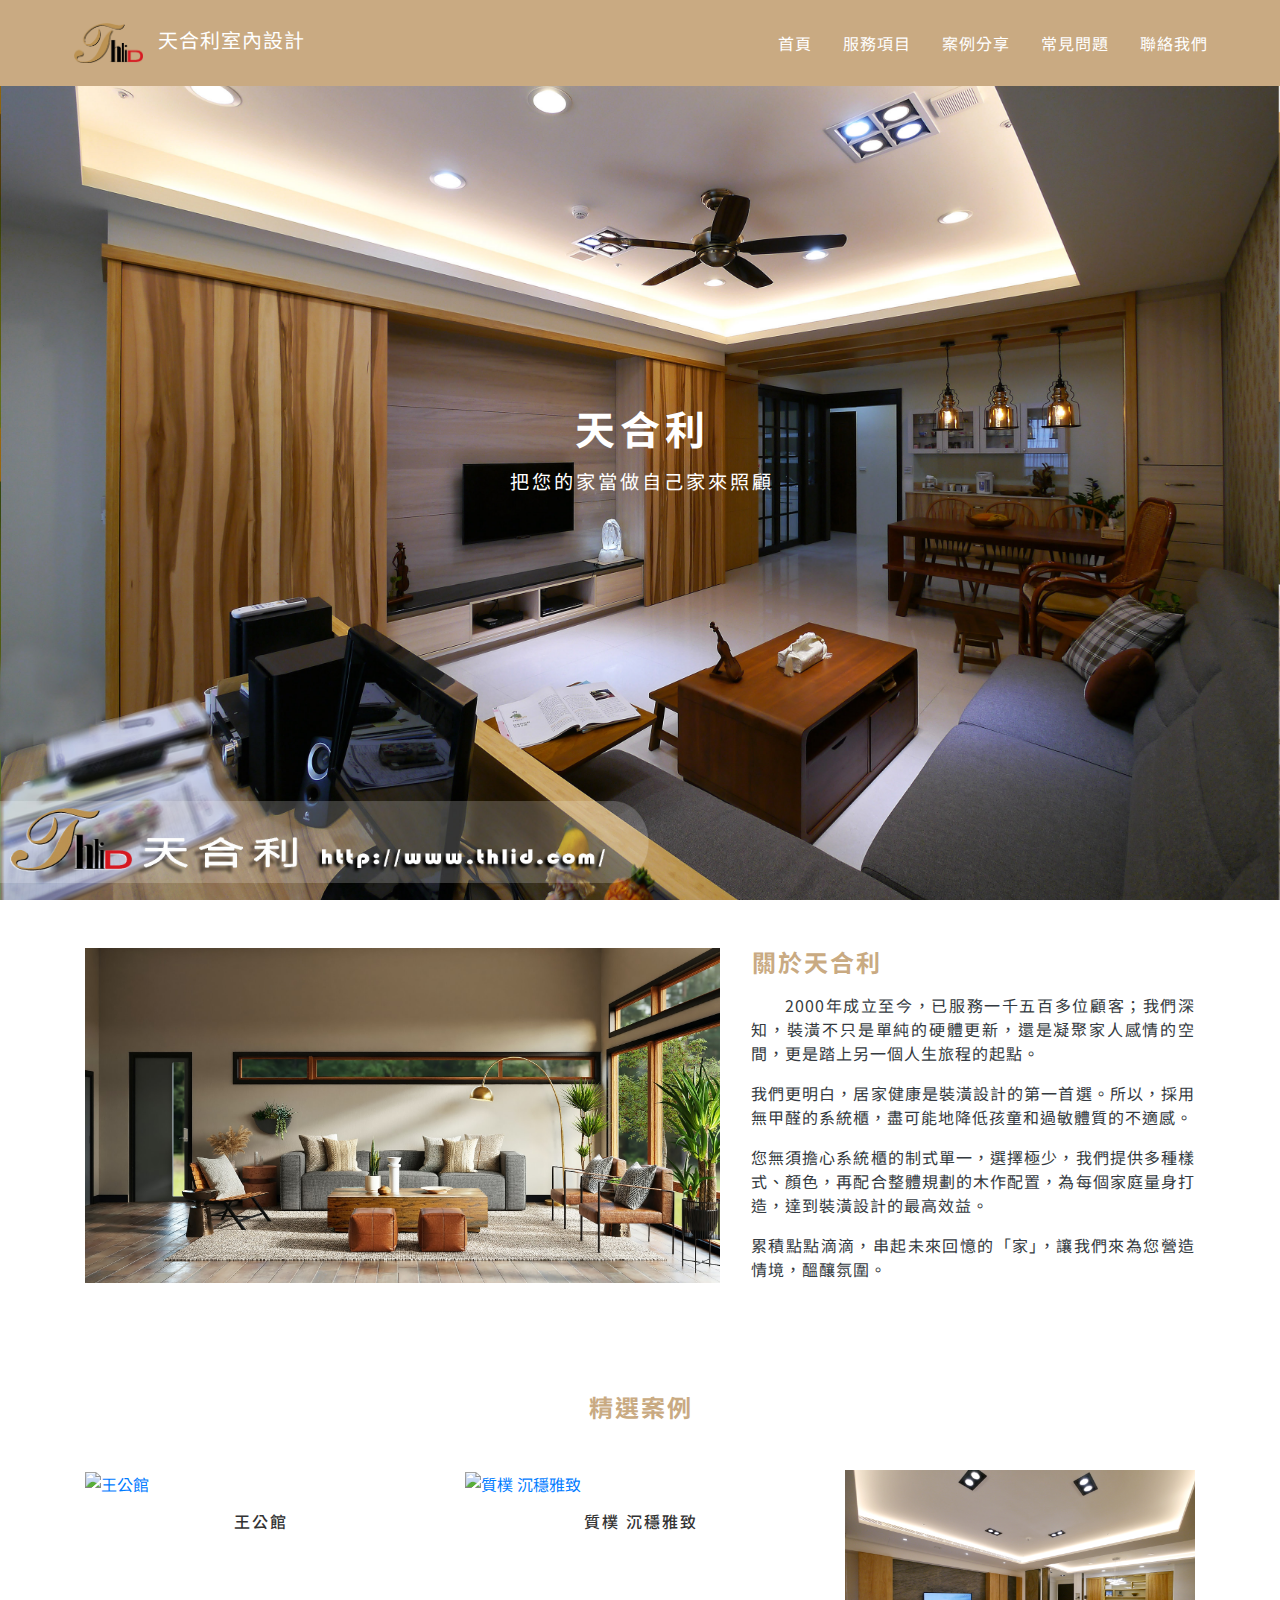
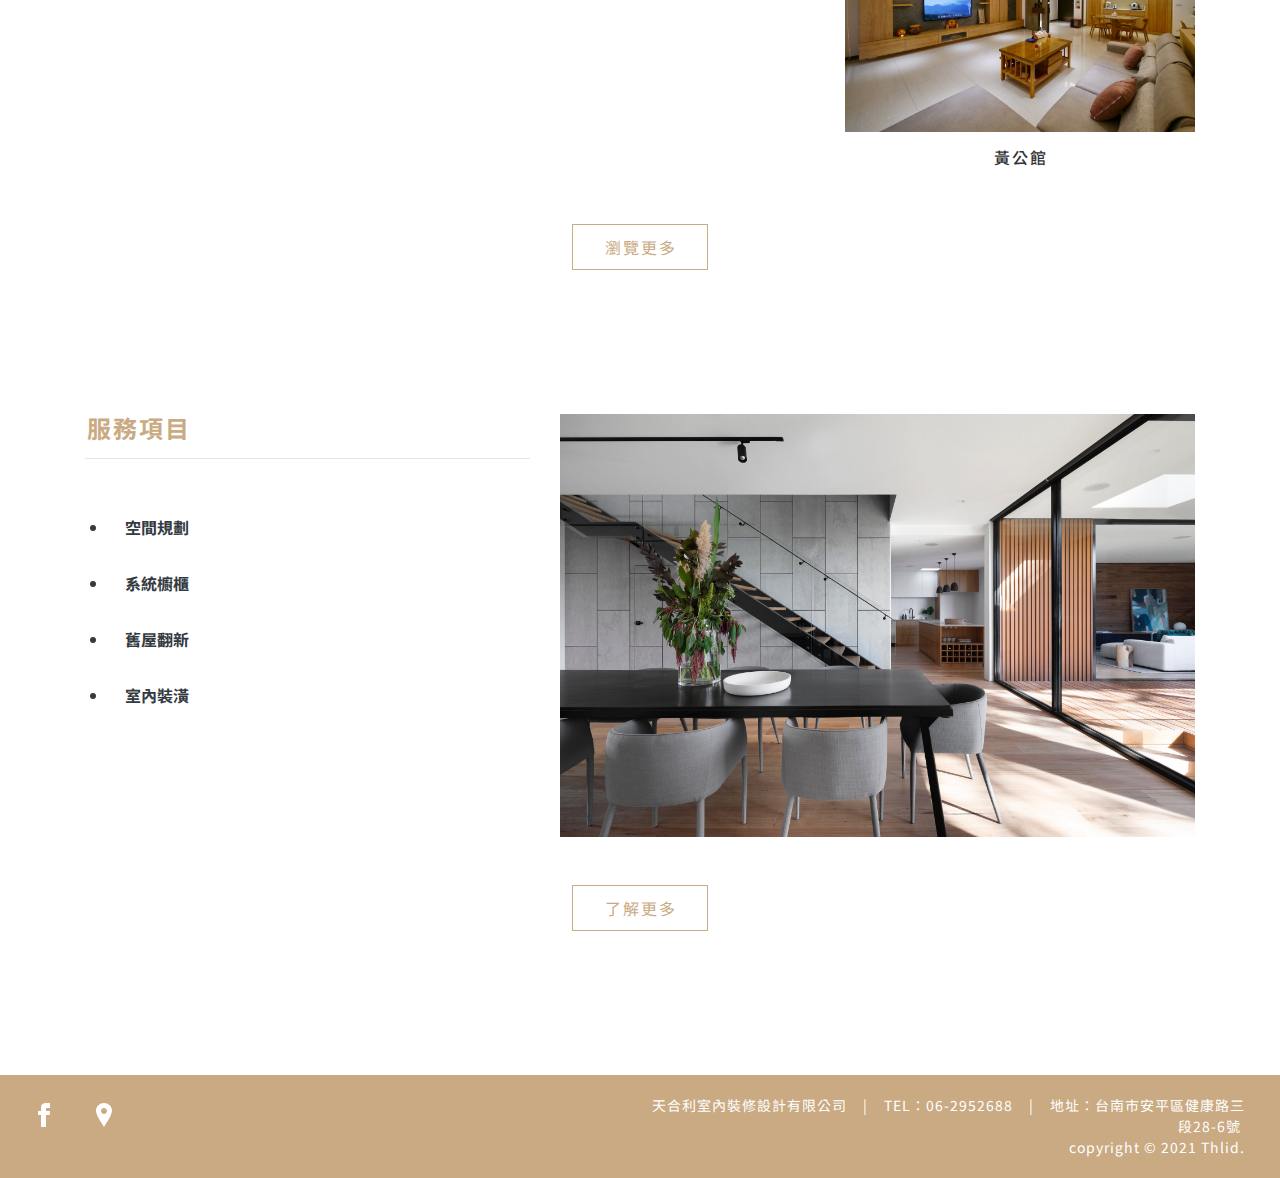
==== index.html @ 54a56c1a "更新scrolltop" ====
<!DOCTYPE html>
<html lang="zh">

<head>
    <meta charset="UTF-8">
    <meta http-equiv="X-UA-Compatible" content="IE=edge">
    <meta name="viewport" content="width=device-width, initial-scale=1.0">
    <title>Thlid 天合利室內裝修設計有限公司 | 室內設計 | 系統櫃 | 系統傢俱</title>
    <!-- font awesome css -->
    <link rel="stylesheet" type="text/css" href="css/font-awesome.css">
    <!-- google font -->
    <link rel="preconnect" href="https://fonts.googleapis.com">
    <link rel="preconnect" href="https://fonts.gstatic.com" crossorigin>
    <link href="https://fonts.googleapis.com/css2?family=Noto+Sans+TC:wght@300;500;700&display=swap" rel="stylesheet">
    <!-- bootstrap 4.6 -->
    <link rel="stylesheet" href="./css/bootstrap.css">
    <!-- main css -->
    <link rel="stylesheet" href="./css/style.css">
</head>

<body>

    <!-- banner -->
    <header id="banner">
        <div class="d-flex justify-content-center align-items-center" id="banner_bg">
            <div id="banner_text">
                <h1 class="text-white text-center font-weight-bolder" id="banner_title">天合利</h1>
                <span class="text-white text-center" id="banner_content">把您的家當做自己家來照顧</span>
            </div>
        </div>
    </header>


    <!-- navbar -->

    <nav class="navbar navbar-expand-md navbar-dark bg-light fixed-top">
        <a href="./index.html" class="ml-md-5 navbar-brand" title="Thlid 天合利室內裝修設計有限公司 | 室內設計">
            <img src="./image/logo.png" alt="" class="logo">
            <span>天合利室內設計</span>
        </a>
        <!-- <a class="navbar-brand" href="./index.html">天合利室內設計</a> -->
        <button class="navbar-toggler" type="button" data-toggle="collapse" data-target="#navbarContent"
            aria-controls="navbarContent" aria-expanded="false" aria-label="Toggle navigation">
            <span class="navbar-toggler-icon"></span>
        </button>

        <div class="collapse navbar-collapse mr-md-5" id="navbarContent">
            <ul class="navbar-nav ml-auto">
                <li class="nav-item">
                    <a class="nav-link font-weight-normal" href="./index.html">首頁</a>
                </li>
                <li class="nav-item font-weight-normal">
                    <a class="nav-link" href="#">服務項目</a>
                </li>

                <li class="nav-item font-weight-normal">
                    <a class="nav-link" href="#">案例分享</a>
                </li>

                <li class="nav-item font-weight-normal">
                    <a class="nav-link" href="#">常見問題</a>
                </li>

                <li class="nav-item font-weight-normal">
                    <a class="nav-link" href="#">聯絡我們</a>
                </li>
            </ul>

        </div>
    </nav>

    <!-- scrollTop -->
    <button type="button" class="top-btn" id="top">
        <svg xmlns="http://www.w3.org/2000/svg" width="30" height="30" viewBox="0 0 24 24"><path d="M12 0c-6.627 0-12 5.373-12 12s5.373 12 12 12 12-5.373 12-12-5.373-12-12-12zm0 7.58l5.995 5.988-1.416 1.414-4.579-4.574-4.59 4.574-1.416-1.414 6.006-5.988z"/></svg>
    </button>


    <!-- aboutArea -->

    <section class="py-5" id="about">
        <div class="container">
            <div class="row align-middle px-3 px-md-0">
                <div class="col-md-5">
                    <div class="pb-2" id="about_title">
                        <h2 class="h-title text-center text-md-left">關於天合利</h2>
                    </div>
                    <div class="text-dark" id="about_content">
                        <p class="text-justify">
                            &emsp;&emsp;2000年成立至今，已服務一千五百多位顧客；我們深知，裝潢不只是單純的硬體更新，還是凝聚家人感情的空間，更是踏上另一個人生旅程的起點。
                        </p>

                        <p class="text-justify">
                            我們更明白，居家健康是裝潢設計的第一首選。所以，採用無甲醛的系統櫃，盡可能地降低孩童和過敏體質的不適感。
                        </p>

                        <p class="text-justify">
                            您無須擔心系統櫃的制式單一，選擇極少，我們提供多種樣式、顏色，再配合整體規劃的木作配置，為每個家庭量身打造，達到裝潢設計的最高效益。
                        </p>

                        <p class="text-justify">累積點點滴滴，串起未來回憶的「家」，讓我們來為您營造情境，醞釀氛圍。
                        </p>
                    </div>
                </div>
                <div class="col-md-7 order-md-first">
                    <div id="about_img">
                        <img src="./image/h-about.jpg" alt="關於天合利" class="img-fluid">
                    </div>
                </div>
            </div>
        </div>
    </section>

    <!-- caseArea -->

    <section class="py-5" id="case">

        <div id="case_title">
            <h2 class="h-title text-center">精選案例</h2>
        </div>

        <div class="container mt-3 mt-md-5" id="case_content">
            <div class="row px-3 px-md-0">
                <div class="col-md-4 pb-5 pb-md-0">
                    <a href="">
                        <img src="./image/case1.JPG" alt="王公館" class="img-fluid">
                        <h5 class="text-center mt-3 case-subtitle">王公館</h5>
                    </a>
                </div>
                <div class="col-md-4 pb-5 pb-md-0">
                    <a href="">
                        <img src="./image/case2.JPG" alt="質樸 沉穩雅致" class="img-fluid">
                        <h5 class="text-center mt-3 case-subtitle">質樸 沉穩雅致</h5>
                    </a>

                </div>
                <div class="col-md-4 pb-5 pb-md-0">
                    <a href="">
                        <img src="./image/case3.jpg" alt="黃公館" class="img-fluid">
                        <h5 class="text-center mt-3 case-subtitle">黃公館</h5>
                    </a>

                </div>
            </div>
            <div class="row justify-content-center my-5 px-3">
                <a href="">
                    <button class="btn"><span>瀏覽更多</span></button>
                </a>
            </div>
        </div>
    </section>


    <!-- serviceArea -->
    <section class="py-5 h-auto" id="service">

        <div class="container">
            <div class="row align-middle px-3 px-md-0">
                <div class="col-md-5">
                    <div id="service_title">
                        <h2 class="h-title text-center text-md-left">服務項目</h2>
                    </div>
                    <hr class="h-2">
                    <div id="service_content">
                        <ul class="p-4 text-center text-md-left">
                            <li class="p-3 text-dark"><strong>空間規劃</strong></li>
                            <li class="p-3 text-dark"><strong>系統櫥櫃</strong></li>
                            <li class="p-3 text-dark"><strong>舊屋翻新</strong></li>
                            <li class="p-3 text-dark"><strong>室內裝潢</strong></li>
                        </ul>
                    </div>
                </div>
                <div class="col-md-7">
                    <img src="./image/h-service.jpg" alt="" class="img-fluid">
                </div>
            </div>
            <div class="row justify-content-center my-5">
                <a href="">
                    <button class="btn"><span>了解更多</span></button>
                </a>
            </div>
        </div>


    </section>

    <!-- footerArea -->
    <footer class="mt-5" id="footer">
        <div class="container-fluid text-white">
            <div class="row text-center text-md-left">
                <div class="col-md-6 my-2">
                    <a href="" class="px-3">
                        <svg xmlns="http://www.w3.org/2000/svg" width="24" height="24"
                            viewBox="0 0 24 24">
                            <path
                                d="M9 8h-3v4h3v12h5v-12h3.642l.358-4h-4v-1.667c0-.955.192-1.333 1.115-1.333h2.885v-5h-3.808c-3.596 0-5.192 1.583-5.192 4.615v3.385z" />
                        </svg>
                    </a>
                    <a href="" class="px-3">
                        <svg xmlns="http://w
                        ww.w3.org/2000/svg" width="24" height="24" viewBox="0 0 24 24">
                            <path
                                d="M12 0c-4.198 0-8 3.403-8 7.602 0 4.198 3.469 9.21 8 16.398 4.531-7.188 8-12.2 8-16.398 0-4.199-3.801-7.602-8-7.602zm0 11c-1.657 0-3-1.343-3-3s1.343-3 3-3 3 1.343 3 3-1.343 3-3 3z" />
                        </svg>
                    </a>
                </div>
                <div class="col-md-6 ml-auto text-md-right">
                    <span class="d-block d-md-inline p-1">天合利室內裝修設計有限公司</span>
                    <span class="d-none d-md-inline px-2">|</span>
                    <span class="d-block d-md-inline p-1">TEL：06-2952688</span>
                    <span class="d-none d-md-inline px-2">|</span>
                    <span class="d-block d-md-inline p-1">地址：台南市安平區健康路三段28-6號</span>
                    <br>
                    <span>copyright &copy; 2021 Thlid.</span>
                </div>
            </div>
        </div>
    </footer>








    <!-- jquery -->
    <script src="https://ajax.googleapis.com/ajax/libs/jquery/3.6.0/jquery.min.js"></script>
    <!-- bootstrap 4.6 -->
    <script src="./js/bootstrap.bundle.js"></script>
    <!-- main -->
    <script src="./js/main.js"></script>

</body>

</html>
---- css/style.css ----
@import url("https://fonts.googleapis.com/css2?family=Noto+Sans+TC:wght@300;500;700&display=swap");
* {
  margin: 0;
  padding: 0;
  -webkit-box-sizing: border-box;
          box-sizing: border-box;
}

body {
  font-family: "Noto Sans TC", sans-serif;
  line-height: 1.5;
}

a {
  text-decoration: none;
}

header,
section,
footer {
  display: block;
  width: 100%;
}

#banner_bg {
  background-image: url(/image/h-banner.JPG);
  width: 100%;
  height: 100vh;
  background-size: cover;
  background-position: center;
  background-attachment: fixed;
}

#banner_bg #banner_text {
  width: 100%;
  text-align: center;
}

#banner_bg #banner_text #banner_title {
  font-size: 2.5rem;
  letter-spacing: 5px;
  padding-left: 5px;
  margin-bottom: 15px;
}

#banner_bg #banner_text #banner_content {
  font-size: 1.2rem;
  letter-spacing: 3px;
  padding-left: 3px;
}

.bg-light {
  background-color: #c9aa82 !important;
}

.logo {
  height: 60px;
  padding: 10px;
}

.navbar-brand {
  letter-spacing: 1px;
}

.nav-link {
  color: #fff !important;
  letter-spacing: 1px;
  margin-left: 15px;
  -webkit-transition: 0.3s;
  transition: 0.3s;
}

.nav-link:hover {
  -webkit-transform: scale(1.1);
          transform: scale(1.1);
}

.top-btn {
  fill: #c9aa82;
  position: fixed;
  right: 3rem;
  bottom: 2rem;
  border: none;
  background-color: transparent;
  outline: none;
  display: none;
  -webkit-transition: 0.5s;
  transition: 0.5s;
  z-index: 99;
}

.top-btn:hover {
  -webkit-filter: contrast(1.5);
          filter: contrast(1.5);
}

#about_content {
  letter-spacing: 1px;
  padding-left: 1px;
}

#case_content a {
  text-decoration: none;
}

#case_content .case-subtitle {
  letter-spacing: 2px;
  padding-left: 2px;
  font-size: 1rem;
  color: #333;
}

@media screen and (max-width: 767px) {
  #service_content ul {
    list-style: none;
  }
}

#footer {
  background-color: #c9aa82;
  padding: 20px;
  font-size: 14px;
  letter-spacing: 1px;
  padding-left: 1px;
}

#footer svg {
  fill: #fff;
}

.h-title {
  font-size: 1.5rem;
  color: #c9aa82;
  letter-spacing: 2px;
  padding-left: 2px;
  font-weight: 700;
}

.btn {
  border: 1px solid #c9aa82;
  padding: 10px 30px;
  border-radius: 0;
  color: #c9aa82;
  -webkit-transition: 0.2s 0.1s;
  transition: 0.2s 0.1s;
  background-color: transparent;
}

.btn span {
  letter-spacing: 2px;
  padding-left: 2px;
}

.btn:hover {
  background-color: #c9aa82;
}

.btn:hover span {
  color: #fff;
  -webkit-transition: 0.2s 0.1s;
  transition: 0.2s 0.1s;
}

.btn span {
  color: #c9aa82;
  -webkit-transition: 0.2s;
  transition: 0.2s;
}
/*# sourceMappingURL=style.css.map */
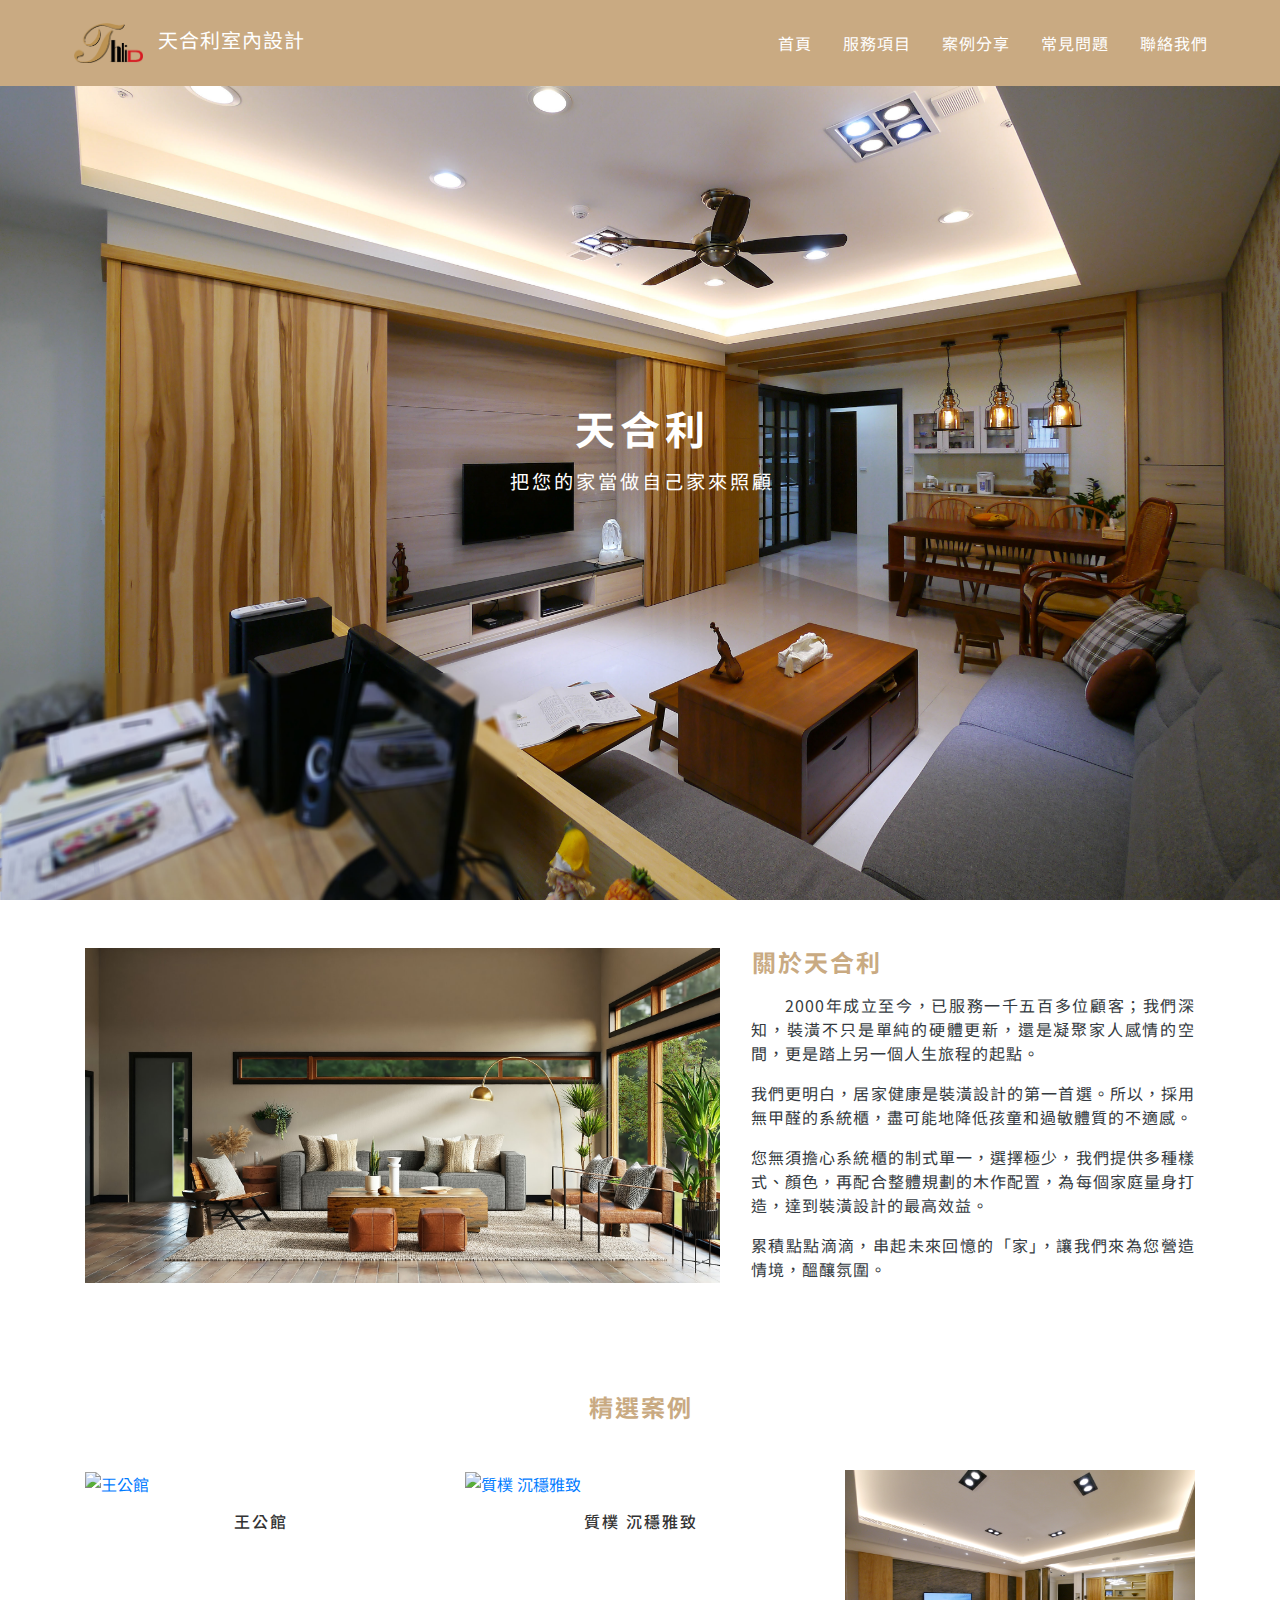
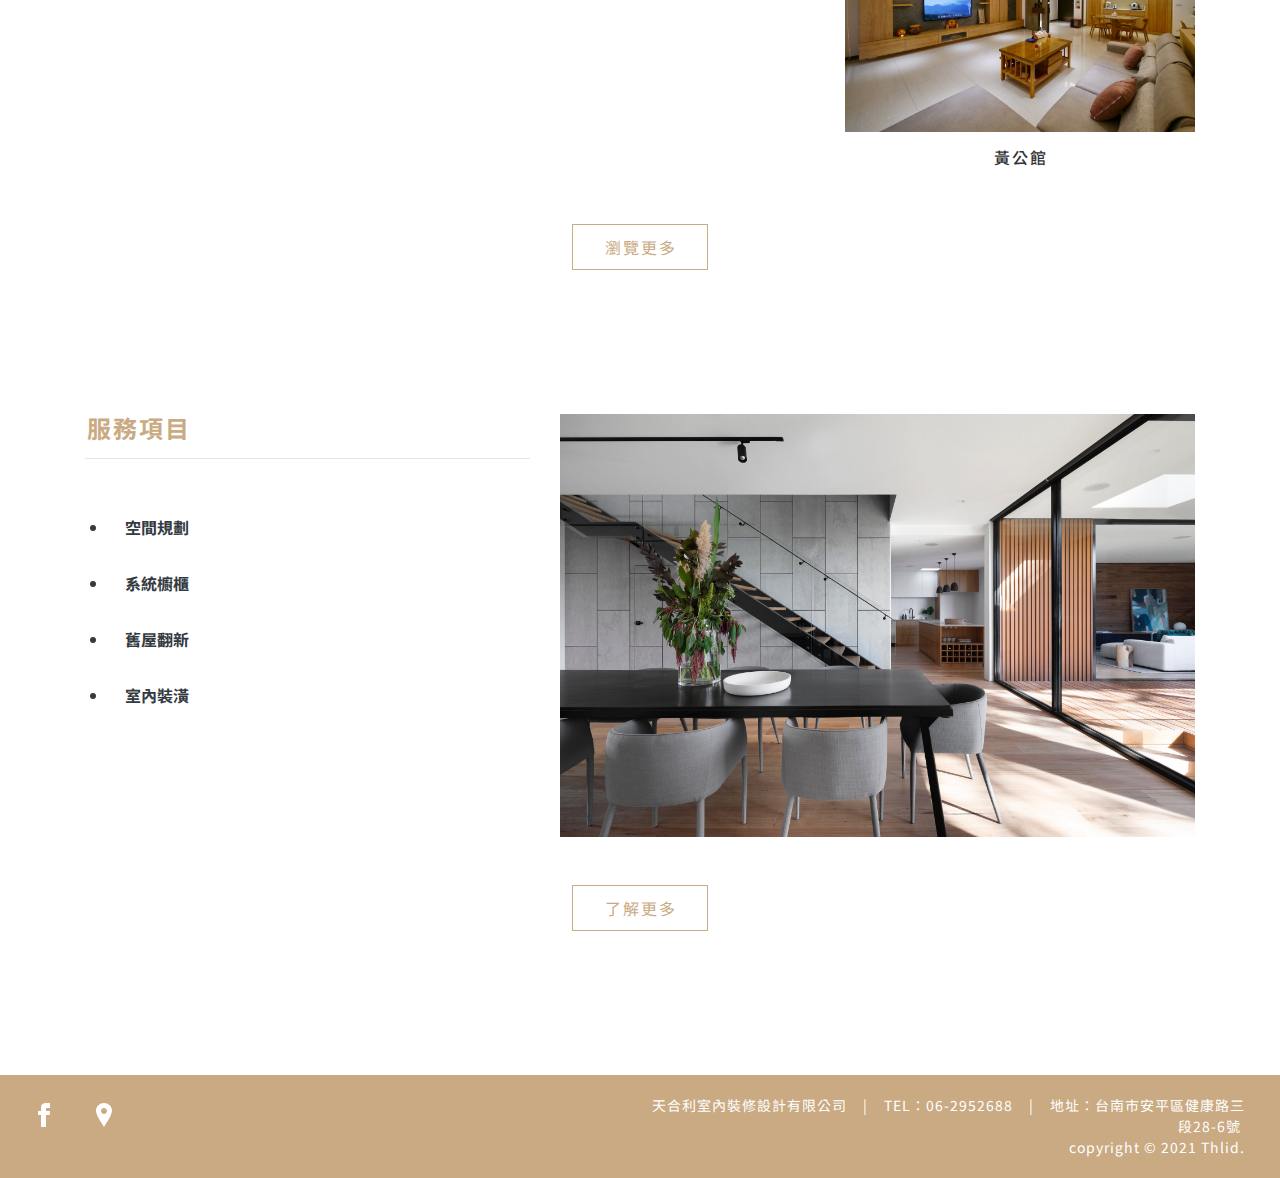
==== commit 611882b2: "更新全部頁面" ====
--- a/index.html
+++ b/index.html
@@ -38,7 +38,6 @@
             <img src="./image/logo.png" alt="" class="logo">
             <span>天合利室內設計</span>
         </a>
-        <!-- <a class="navbar-brand" href="./index.html">天合利室內設計</a> -->
         <button class="navbar-toggler" type="button" data-toggle="collapse" data-target="#navbarContent"
             aria-controls="navbarContent" aria-expanded="false" aria-label="Toggle navigation">
             <span class="navbar-toggler-icon"></span>
@@ -50,19 +49,19 @@
                     <a class="nav-link font-weight-normal" href="./index.html">首頁</a>
                 </li>
                 <li class="nav-item font-weight-normal">
-                    <a class="nav-link" href="#">服務項目</a>
-                </li>
-
-                <li class="nav-item font-weight-normal">
-                    <a class="nav-link" href="#">案例分享</a>
-                </li>
-
-                <li class="nav-item font-weight-normal">
-                    <a class="nav-link" href="#">常見問題</a>
-                </li>
-
-                <li class="nav-item font-weight-normal">
-                    <a class="nav-link" href="#">聯絡我們</a>
+                    <a class="nav-link" href="/webpage/service.html">服務項目</a>
+                </li>
+
+                <li class="nav-item font-weight-normal">
+                    <a class="nav-link" href="/webpage/portfolio.html">案例分享</a>
+                </li>
+
+                <li class="nav-item font-weight-normal">
+                    <a class="nav-link" href="/webpage/q&a.html">常見問題</a>
+                </li>
+
+                <li class="nav-item font-weight-normal">
+                    <a class="nav-link" href="/webpage/contact.html">聯絡我們</a>
                 </li>
             </ul>
 
@@ -71,7 +70,7 @@
 
     <!-- scrollTop -->
     <button type="button" class="top-btn" id="top">
-        <svg xmlns="http://www.w3.org/2000/svg" width="30" height="30" viewBox="0 0 24 24"><path d="M12 0c-6.627 0-12 5.373-12 12s5.373 12 12 12 12-5.373 12-12-5.373-12-12-12zm0 7.58l5.995 5.988-1.416 1.414-4.579-4.574-4.59 4.574-1.416-1.414 6.006-5.988z"/></svg>
+        <svg xmlns="http://www.w3.org/2000/svg" width="45" height="45" viewBox="0 0 24 24"><path d="M12 0c-6.627 0-12 5.373-12 12s5.373 12 12 12 12-5.373 12-12-5.373-12-12-12zm0 7.58l5.995 5.988-1.416 1.414-4.579-4.574-4.59 4.574-1.416-1.414 6.006-5.988z"/></svg>
     </button>
 
 
@@ -142,7 +141,7 @@
                 </div>
             </div>
             <div class="row justify-content-center my-5 px-3">
-                <a href="">
+                <a href="/webpage/portfolio.html">
                     <button class="btn"><span>瀏覽更多</span></button>
                 </a>
             </div>
@@ -174,7 +173,7 @@
                 </div>
             </div>
             <div class="row justify-content-center my-5">
-                <a href="">
+                <a href="/webpage/service.html">
                     <button class="btn"><span>了解更多</span></button>
                 </a>
             </div>
@@ -188,14 +187,16 @@
         <div class="container-fluid text-white">
             <div class="row text-center text-md-left">
                 <div class="col-md-6 my-2">
-                    <a href="" class="px-3">
+                    <!-- fb icon -->
+                    <a href="https://www.facebook.com/thlid945/" target="_blank" class="px-3 f-icon">
                         <svg xmlns="http://www.w3.org/2000/svg" width="24" height="24"
                             viewBox="0 0 24 24">
                             <path
                                 d="M9 8h-3v4h3v12h5v-12h3.642l.358-4h-4v-1.667c0-.955.192-1.333 1.115-1.333h2.885v-5h-3.808c-3.596 0-5.192 1.583-5.192 4.615v3.385z" />
                         </svg>
                     </a>
-                    <a href="" class="px-3">
+                    <!-- map icon -->
+                    <a href="https://goo.gl/maps/qykfL1fgAqohoi7h8" target="_blank" class="px-3 f-icon">
                         <svg xmlns="http://w
                         ww.w3.org/2000/svg" width="24" height="24" viewBox="0 0 24 24">
                             <path
--- a/css/style.css
+++ b/css/style.css
@@ -79,7 +79,7 @@
   fill: #c9aa82;
   position: fixed;
   right: 3rem;
-  bottom: 2rem;
+  bottom: 6rem;
   border: none;
   background-color: transparent;
   outline: none;
@@ -89,9 +89,16 @@
   z-index: 99;
 }
 
+@media screen and (max-width: 767px) {
+  .top-btn {
+    right: 1rem;
+    width: 40px !important;
+    height: 40px !important;
+  }
+}
+
 .top-btn:hover {
-  -webkit-filter: contrast(1.5);
-          filter: contrast(1.5);
+  fill-opacity: 0.8;
 }
 
 #about_content {
@@ -124,7 +131,15 @@
   padding-left: 1px;
 }
 
-#footer svg {
+#footer .f-icon {
+  text-decoration: none;
+}
+
+#footer .f-icon:hover svg {
+  fill-opacity: 0.8;
+}
+
+#footer .f-icon svg {
   fill: #fff;
 }
 
@@ -166,4 +181,653 @@
   -webkit-transition: 0.2s;
   transition: 0.2s;
 }
+
+.service-banner {
+  height: 300px;
+  background-image: url(/image/service-banner.jpg);
+  background-position: center;
+  background-size: cover;
+}
+
+.page-title {
+  color: #c9aa82;
+  font-size: 2rem;
+  letter-spacing: 3px;
+  padding-left: 3px;
+  font-weight: 700;
+}
+
+.page-subtitle {
+  color: #333;
+  letter-spacing: 1.5px;
+  padding-left: 1.5px;
+}
+
+.s-i-card {
+  background-color: #e9e9e9;
+  color: #333;
+  overflow: hidden;
+  position: relative;
+  width: 100%;
+  height: -webkit-max-content;
+  height: -moz-max-content;
+  height: max-content;
+  -webkit-box-sizing: border-box;
+          box-sizing: border-box;
+}
+
+.s-i-card .s-i-text {
+  width: 50%;
+  padding: 10px 20px;
+  position: absolute;
+  left: 0;
+  -webkit-box-sizing: border-box;
+          box-sizing: border-box;
+}
+
+.s-i-card .s-i-text h2,
+.s-i-card .s-i-text p {
+  width: 100%;
+  padding: 5px;
+  text-align-last: left;
+}
+
+.s-i-card .s-i-text h2 {
+  font-size: 1.5rem;
+  font-weight: 700;
+  color: #333;
+  letter-spacing: 2px;
+}
+
+.s-i-card .s-i-text p {
+  font-size: 1rem;
+  font-weight: 500;
+  color: #555;
+}
+
+.s-i-card .s-i-img {
+  width: 50%;
+  -webkit-transition: all 0.35s ease-in-out;
+  transition: all 0.35s ease-in-out;
+  -webkit-transform: scale(1.5);
+          transform: scale(1.5);
+  position: relative;
+  float: right;
+  right: -15%;
+  z-index: 1;
+}
+
+.s-i-card .s-i-img:hover {
+  right: -10%;
+}
+
+.s-i-card .s-i-img img {
+  border-radius: 50%;
+  border: 4px solid #fff;
+  width: 380px;
+  height: 380px;
+  -o-object-fit: cover;
+     object-fit: cover;
+}
+
+#service_process .s-p-line {
+  list-style: none;
+  position: relative;
+  padding: 0;
+  margin-bottom: 10px;
+}
+
+#service_process .s-p-line::before {
+  content: "";
+  position: absolute;
+  top: 0;
+  bottom: 0;
+  width: 2.5px;
+  background-color: #e9e9e9;
+  left: 50%;
+}
+
+@media screen and (max-width: 767px) {
+  #service_process .s-p-line::before {
+    left: 20%;
+  }
+}
+
+#service_process .s-p-line li {
+  margin-bottom: 150px;
+  min-height: 150px;
+  position: relative;
+}
+
+#service_process .s-p-line li::before {
+  content: "";
+  display: table;
+}
+
+@media screen and (max-width: 767px) {
+  #service_process .s-p-line li {
+    margin-bottom: 100px;
+    min-height: 100px;
+  }
+}
+
+#service_process .s-p-line li .s-p-icon {
+  z-index: 50;
+  position: absolute;
+  left: 50%;
+  width: 150px;
+  height: 150px;
+  border: 7px solid #e9e9e9;
+  border-radius: 100%;
+  text-align: center;
+  background-color: #c9aa82;
+  vertical-align: middle;
+  margin-left: -75px;
+}
+
+@media screen and (max-width: 767px) {
+  #service_process .s-p-line li .s-p-icon {
+    width: 100px;
+    height: 100px;
+    left: 20%;
+    margin-left: -50px;
+  }
+}
+
+#service_process .s-p-line li .s-p-icon svg {
+  fill: #fff;
+  width: 70px;
+  height: 70px;
+  max-width: 100%;
+  height: auto;
+  display: block;
+  position: relative;
+  left: 50%;
+  top: 50%;
+  -webkit-transform: translate(-50%, -50%);
+          transform: translate(-50%, -50%);
+}
+
+@media screen and (max-width: 767px) {
+  #service_process .s-p-line li .s-p-icon svg {
+    width: 40px;
+    height: 40px;
+  }
+}
+
+#service_process .s-p-line li .s-p-text {
+  padding: 55px 30px;
+  float: left;
+  width: 40%;
+  text-align: right;
+  color: #333;
+  letter-spacing: 2.5px;
+  margin-bottom: 0;
+}
+
+#service_process .s-p-line li .s-p-text h3 {
+  margin-bottom: 0;
+}
+
+@media screen and (max-width: 767px) {
+  #service_process .s-p-line li .s-p-text {
+    padding: 30px 25px;
+    width: 60%;
+    text-align: left;
+    float: right;
+  }
+}
+
+#service_process .s-p-line .s-p-inverted .s-p-text {
+  padding: 55px 30px;
+  float: right;
+  width: 40%;
+  text-align: left;
+  color: #333;
+  letter-spacing: 2.5px;
+}
+
+#service_process .s-p-line .s-p-inverted .s-p-text h3 {
+  margin-bottom: 0;
+}
+
+@media screen and (max-width: 767px) {
+  #service_process .s-p-line .s-p-inverted .s-p-text {
+    padding: 30px 25px;
+    width: 60%;
+  }
+}
+
+.portfolio-banner {
+  height: 300px;
+  background-image: url(/image/portfolio-banner.jpg);
+  background-position: center;
+  background-size: center;
+}
+
+.filters {
+  padding: 10px;
+}
+
+.filters .pf-btn {
+  cursor: pointer;
+  color: #969696;
+  padding: 15px;
+  -webkit-transition: .5s;
+  transition: .5s;
+  letter-spacing: 2px;
+}
+
+.filters .pf-btn:hover {
+  color: #333;
+}
+
+.filters .pf-active {
+  color: #c9aa82;
+  font-weight: 700;
+  cursor: pointer;
+  padding: 15px 2px;
+  letter-spacing: 2px;
+  border-bottom: 5px solid #c9aa82;
+  color: #333;
+  -webkit-box-sizing: border-box;
+          box-sizing: border-box;
+}
+
+.filters .pf-active span {
+  width: 20%;
+}
+
+.p-f-item {
+  padding: 20px 10px;
+}
+
+.p-f-item a {
+  text-decoration: none;
+  color: #333;
+}
+
+.p-f-item a:hover img {
+  -webkit-transform: scale(1.5);
+          transform: scale(1.5);
+}
+
+.p-f-item a .pf-img {
+  position: relative;
+  -webkit-transform: scale(1);
+          transform: scale(1);
+  -webkit-transition: all 0.5s ease-in-out;
+  transition: all 0.5s ease-in-out;
+  overflow: hidden;
+}
+
+.p-f-item a .pf-img:hover .pf-hover {
+  background: rgba(0, 0, 0, 0.45);
+}
+
+.p-f-item a .pf-img img {
+  -webkit-transition: all 0.5s ease-in-out;
+  transition: all 0.5s ease-in-out;
+}
+
+.p-f-item a .pf-hover {
+  position: absolute;
+  top: 0;
+  bottom: 0;
+  right: 0;
+  left: 0;
+  background: rgba(0, 0, 0, 0.25);
+  width: 100%;
+  height: 100%;
+}
+
+.p-f-item a .pf-text {
+  color: #333;
+  letter-spacing: 2.5px;
+}
+
+.p-f-item a .pf-text h3 {
+  font-size: 1rem;
+}
+
+#pf_page .page-link {
+  border: none;
+  -webkit-transition: 0.5s;
+  transition: 0.5s;
+}
+
+#pf_page .page-link:focus {
+  -webkit-box-shadow: none;
+          box-shadow: none;
+}
+
+#pf_page .page-link:hover {
+  background-color: transparent;
+}
+
+#pf_page .page-link:hover svg {
+  fill: #555;
+}
+
+#pf_page .page-link svg {
+  fill: #c9aa82;
+  -webkit-transition: 0.3s;
+  transition: 0.3s;
+}
+
+.breadcrumb {
+  margin-top: 100px;
+  background-color: transparent;
+  font-weight: 300;
+  letter-spacing: 1px;
+}
+
+.breadcrumb a {
+  color: #c9aa82;
+  text-decoration: none;
+  -webkit-transition: 0.3s;
+  transition: 0.3s;
+}
+
+.breadcrumb a:hover {
+  font-weight: 500;
+}
+
+.project-title {
+  margin: 20px auto;
+}
+
+.project-title .pj-title {
+  font-size: 2rem;
+  font-weight: 700;
+  color: #c9aa82;
+  letter-spacing: 3px;
+}
+
+.pj-vr .pj-vr-img {
+  position: relative;
+  height: 450px;
+  width: 100%;
+}
+
+.pj-vr .pj-vr-img img {
+  height: 450px;
+  width: 100%;
+  -o-object-fit: cover;
+     object-fit: cover;
+  position: absolute;
+  top: 0;
+  left: 0;
+}
+
+.pj-vr .pj-vr-img a {
+  position: absolute;
+  z-index: 2;
+  right: 2rem;
+  bottom: 1.5rem;
+  width: 32px;
+  height: 32px;
+  display: block;
+  -webkit-transform: translate(-50%, -50%);
+          transform: translate(-50%, -50%);
+}
+
+.pj-vr .pj-vr-img a svg {
+  -webkit-filter: drop-shadow(0px 0px 5px #c9ab82);
+          filter: drop-shadow(0px 0px 5px #c9ab82);
+}
+
+.pj-vr .pj-vr-img a .fa-vr-cardboard {
+  width: 50px;
+  height: 50px;
+  color: #fff;
+  -webkit-transition: 0.5s;
+  transition: 0.5s;
+}
+
+.pj-vr .pj-vr-img a .fa-vr-cardboard:hover {
+  color: rgba(255, 255, 255, 0.8);
+}
+
+.pj-subtitle hr {
+  border-top: 2.5px solid #c9aa82;
+}
+
+.pj-subtitle .pj-hr {
+  margin: 30px 0;
+}
+
+@media screen and (max-width: 767px) {
+  .card-columns {
+    -webkit-column-count: 2;
+            column-count: 2;
+  }
+}
+
+.card-columns .card {
+  border: none;
+  border-radius: 0;
+}
+
+.card-columns .card .card-info {
+  width: 100%;
+  height: 100%;
+  position: relative;
+}
+
+.card-columns .card .card-info .card-img {
+  border-bottom-right-radius: 0;
+  border-bottom-left-radius: 0;
+  border-top-left-radius: 0;
+  border-top-right-radius: 0;
+}
+
+.card-columns .card .card-info .card-img-top {
+  border-bottom-right-radius: 0;
+  border-bottom-left-radius: 0;
+  border-top-left-radius: 0;
+  border-top-right-radius: 0;
+}
+
+.card-columns .card .card-info .pj-shareBtn {
+  position: absolute;
+  z-index: 2;
+  right: 1rem;
+  bottom: 1rem;
+}
+
+.card-columns .card .card-info .pj-shareBtn svg {
+  fill: #fff;
+  -webkit-transition: .5s;
+  transition: .5s;
+}
+
+.card-columns .card .card-info .pj-shareBtn svg:hover {
+  fill: rgba(255, 255, 255, 0.8);
+}
+
+.card-columns .card .card-info .pj-s-btn {
+  position: absolute;
+  bottom: 2rem;
+  display: none;
+}
+
+.card-columns .card .card-info .pj-s-btn svg {
+  fill: #fff;
+  margin: 5px 0;
+  -webkit-transition: .5s;
+  transition: .5s;
+}
+
+.card-columns .card .card-info .pj-s-btn svg:hover {
+  fill: rgba(255, 255, 255, 0.8);
+}
+
+.qa-banner {
+  height: 300px;
+  background-image: url(/image/qa-banner.jpg);
+  background-position: center;
+  background-size: center;
+}
+
+#qa_area .panel {
+  margin: 10px auto;
+}
+
+#qa_area .panel .panel-heading {
+  border: 1px solid #c9aa82;
+  padding: 15px 20px;
+}
+
+@media screen and (max-width: 767px) {
+  #qa_area .panel .panel-heading {
+    width: 90%;
+  }
+}
+
+#qa_area .panel .panel-heading .panel-title {
+  letter-spacing: 2.5px;
+}
+
+@media screen and (max-width: 767px) {
+  #qa_area .panel .panel-heading .panel-title {
+    font-size: 1.2rem;
+  }
+}
+
+#qa_area .panel .panel-heading .panel-title a {
+  text-decoration: none;
+  color: #333;
+  display: block;
+}
+
+#qa_area .panel .panel-heading .panel-title a::before {
+  content: url(/image/arrow_top.png);
+  float: right;
+  -webkit-transition: all 0.5s;
+  transition: all 0.5s;
+}
+
+#qa_area .panel .panel-heading.active a::before {
+  -webkit-transform: rotate(180deg);
+          transform: rotate(180deg);
+}
+
+#qa_area .panel .panel-body {
+  border: 1px solid #c9aa82;
+  background-color: #c9aa82;
+  color: #fff;
+  padding: 15px 20px;
+  letter-spacing: 1.5px;
+  font-weight: 500;
+}
+
+#qa_area .panel .panel-body p {
+  margin-bottom: 0;
+}
+
+#qa_area .panel .panel-body .nub-style {
+  list-style-type: decimal;
+  padding-left: 25px;
+}
+
+#qa_area .panel .panel-body .nub-style li {
+  margin: 5px 0;
+}
+
+#qa_area .panel .panel-body .dot-style {
+  padding-left: 25px;
+}
+
+#qa_area .panel .panel-body .dot-style li {
+  margin: 5px 0;
+}
+
+.contact-banner {
+  height: 300px;
+  background-image: url(/image/contact-banner.jpg);
+  background-position: center;
+  background-size: center;
+}
+
+.contact-info-list {
+  padding: 10px;
+}
+
+.contact-info-list .contact-info-icon {
+  display: inline-block;
+  margin-right: 15px;
+}
+
+.contact-info-list .contact-info-icon svg {
+  fill: #c9aa82;
+}
+
+.contact-info-list .contact-info-text {
+  display: inline-block;
+  letter-spacing: 1.5px;
+  font-weight: 500;
+  color: #555;
+}
+
+.contact-info-list .contact-info-text a {
+  text-decoration: none;
+  color: #555;
+}
+
+form label {
+  letter-spacing: 2px;
+  color: #333;
+}
+
+form .form-radio-legend {
+  color: #333;
+  letter-spacing: 2px;
+  margin-bottom: 10px;
+}
+
+form .form-checkbox-legend {
+  color: #333;
+  letter-spacing: 2px;
+  margin-bottom: 10px;
+}
+
+form .form-control {
+  border-radius: 0;
+  border: 1.5px solid #c9aa82;
+}
+
+form .form-control::-webkit-input-placeholder {
+  color: #555;
+  font-weight: 300;
+  letter-spacing: 1.5px;
+  font-size: 14px;
+}
+
+form .form-control:-ms-input-placeholder {
+  color: #555;
+  font-weight: 300;
+  letter-spacing: 1.5px;
+  font-size: 14px;
+}
+
+form .form-control::-ms-input-placeholder {
+  color: #555;
+  font-weight: 300;
+  letter-spacing: 1.5px;
+  font-size: 14px;
+}
+
+form .form-control::placeholder {
+  color: #555;
+  font-weight: 300;
+  letter-spacing: 1.5px;
+  font-size: 14px;
+}
+
+form .form-info-house,
+form .form-info-ping,
+form .form-info-item {
+  margin: 15px 0;
+}
 /*# sourceMappingURL=style.css.map */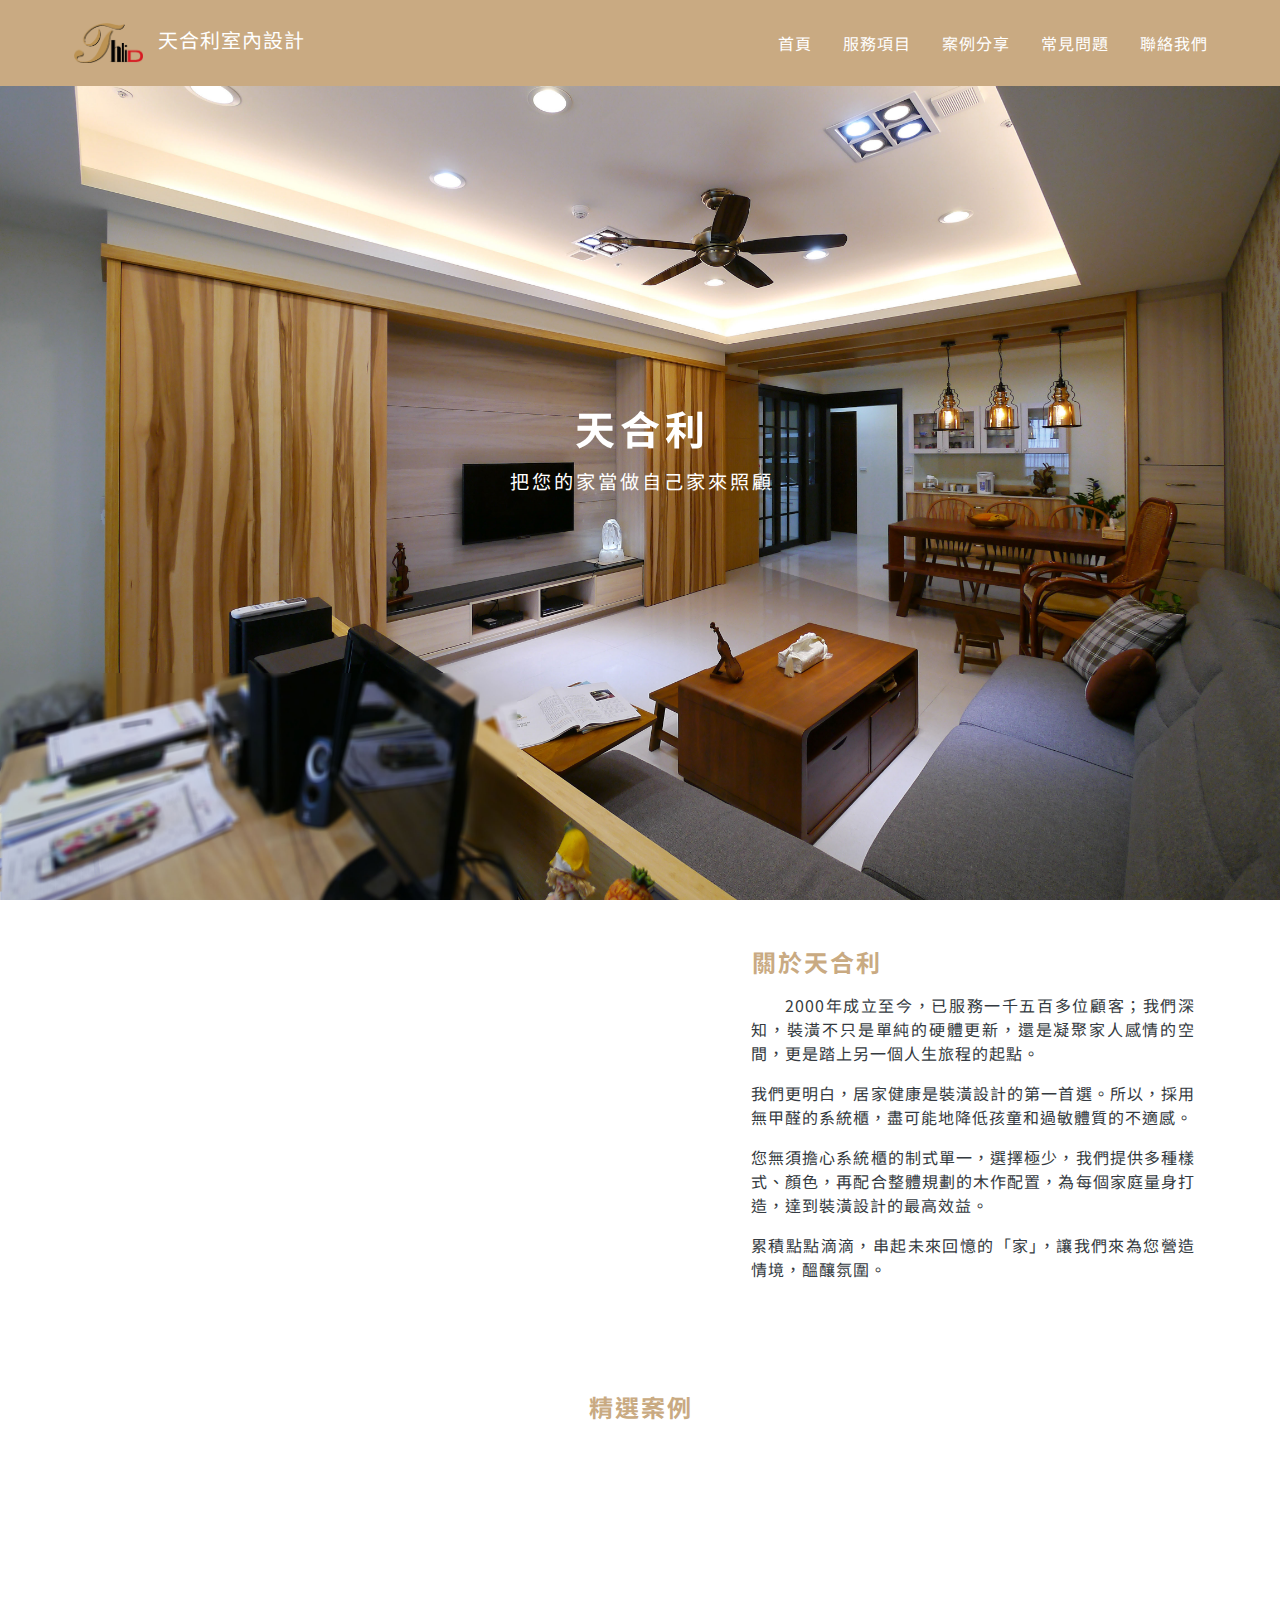
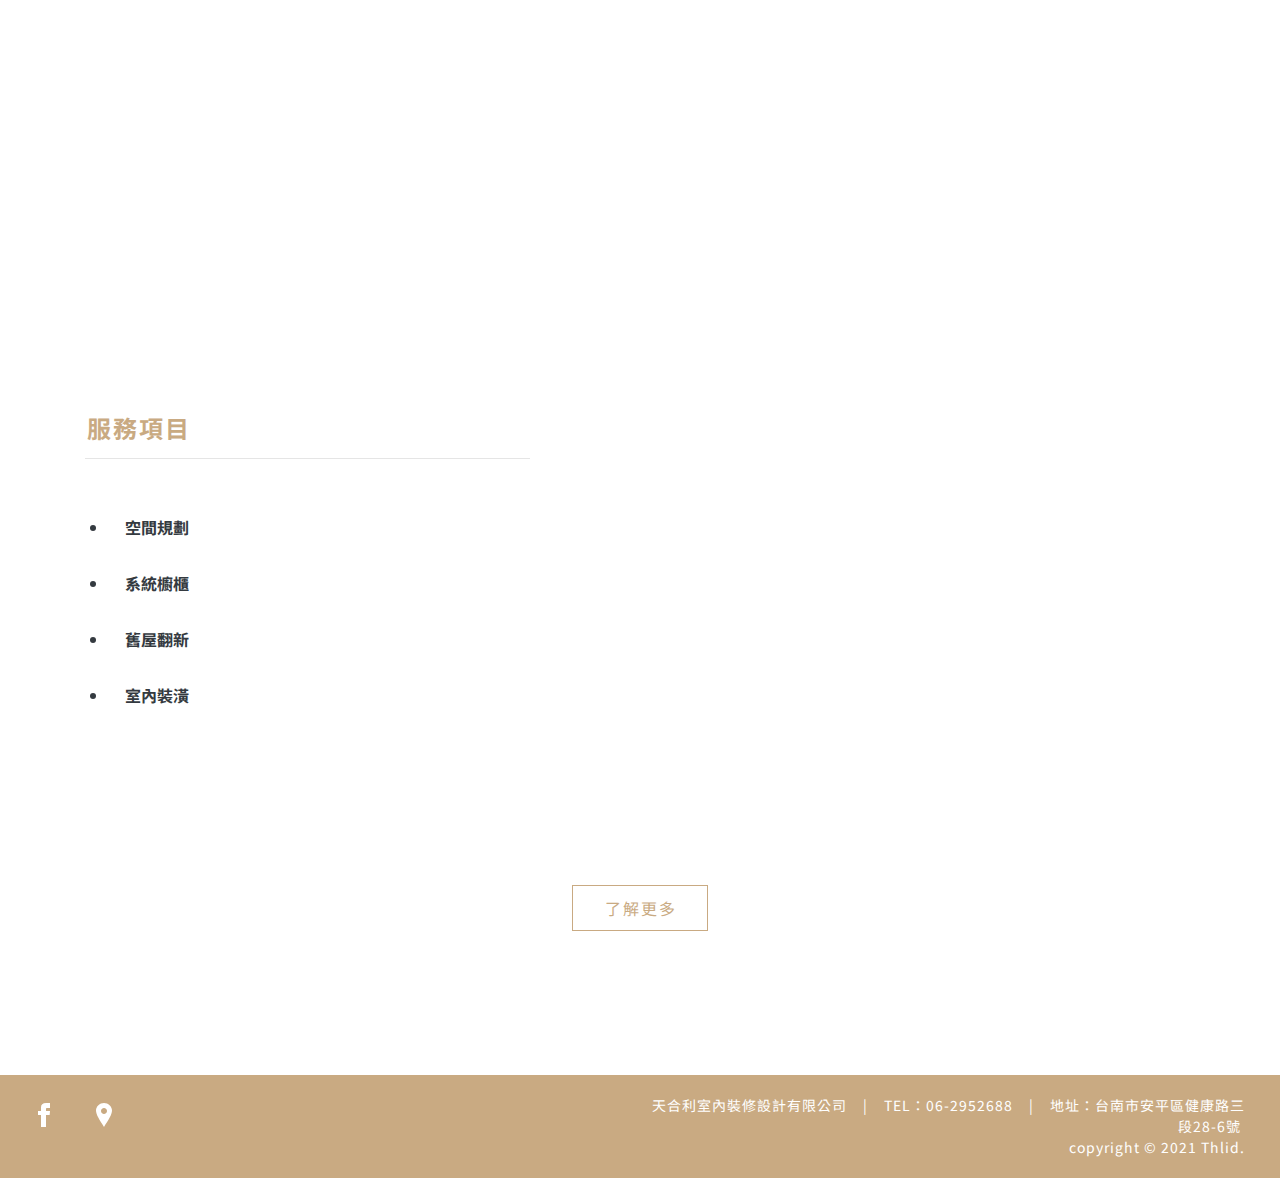
==== commit 02cb442a: "基礎動畫完成" ====
--- a/index.html
+++ b/index.html
@@ -14,18 +14,22 @@
     <link href="https://fonts.googleapis.com/css2?family=Noto+Sans+TC:wght@300;500;700&display=swap" rel="stylesheet">
     <!-- bootstrap 4.6 -->
     <link rel="stylesheet" href="./css/bootstrap.css">
+    <!-- animation -->
+    <link rel="stylesheet" href="https://unpkg.com/aos@next/dist/aos.css" />
     <!-- main css -->
     <link rel="stylesheet" href="./css/style.css">
 </head>
 
 <body>
 
-    <!-- banner -->
+    <!--HOME banner -->
     <header id="banner">
         <div class="d-flex justify-content-center align-items-center" id="banner_bg">
             <div id="banner_text">
-                <h1 class="text-white text-center font-weight-bolder" id="banner_title">天合利</h1>
-                <span class="text-white text-center" id="banner_content">把您的家當做自己家來照顧</span>
+                <!--HOME banner title -->
+                <h1 class="text-white text-center font-weight-bolder" id="banner_title" data-aos="fade-down" data-aos-delay="500" data-aos-duration="1200">天合利</h1>
+                <!--HOME banner content -->
+                <span class="text-white text-center" id="banner_content" data-aos="fade-down" data-aos-delay="1500" data-aos-duration="1500">把您的家當做自己家來照顧</span>
             </div>
         </div>
     </header>
@@ -74,7 +78,7 @@
     </button>
 
 
-    <!-- aboutArea -->
+    <!--HOME 關於我們 aboutArea -->
 
     <section class="py-5" id="about">
         <div class="container">
@@ -101,7 +105,7 @@
                     </div>
                 </div>
                 <div class="col-md-7 order-md-first">
-                    <div id="about_img">
+                    <div id="about_img" data-aos="fade-right" data-aos-offset="100" data-aos-easing="ease-in-sine" data-aos-duration="1000">
                         <img src="./image/h-about.jpg" alt="關於天合利" class="img-fluid">
                     </div>
                 </div>
@@ -109,7 +113,7 @@
         </div>
     </section>
 
-    <!-- caseArea -->
+    <!--HOME 精選案例 caseArea -->
 
     <section class="py-5" id="case">
 
@@ -117,23 +121,23 @@
             <h2 class="h-title text-center">精選案例</h2>
         </div>
 
-        <div class="container mt-3 mt-md-5" id="case_content">
-            <div class="row px-3 px-md-0">
-                <div class="col-md-4 pb-5 pb-md-0">
-                    <a href="">
+        <div class="container mt-3 mt-md-5" id="case_content" data-aos="fade-up" data-aos-duration="1000">
+            <div class="row px-3 px-md-0 card-grid">
+                <div class="col-md-4 pb-5 pb-md-0 case">
+                    <a href="" class="case-card">
                         <img src="./image/case1.JPG" alt="王公館" class="img-fluid">
                         <h5 class="text-center mt-3 case-subtitle">王公館</h5>
                     </a>
                 </div>
-                <div class="col-md-4 pb-5 pb-md-0">
-                    <a href="">
+                <div class="col-md-4 pb-5 pb-md-0 case">
+                    <a href="" class="case-card">
                         <img src="./image/case2.JPG" alt="質樸 沉穩雅致" class="img-fluid">
                         <h5 class="text-center mt-3 case-subtitle">質樸 沉穩雅致</h5>
                     </a>
 
                 </div>
-                <div class="col-md-4 pb-5 pb-md-0">
-                    <a href="">
+                <div class="col-md-4 pb-5 pb-md-0 case">
+                    <a href="" class="case-card">
                         <img src="./image/case3.jpg" alt="黃公館" class="img-fluid">
                         <h5 class="text-center mt-3 case-subtitle">黃公館</h5>
                     </a>
@@ -149,7 +153,7 @@
     </section>
 
 
-    <!-- serviceArea -->
+    <!--HOME 服務項目 serviceArea -->
     <section class="py-5 h-auto" id="service">
 
         <div class="container">
@@ -168,7 +172,7 @@
                         </ul>
                     </div>
                 </div>
-                <div class="col-md-7">
+                <div class="col-md-7" data-aos="fade-left" data-aos-offset="100" data-aos-easing="ease-in-sine" data-aos-duration="1000">
                     <img src="./image/h-service.jpg" alt="" class="img-fluid">
                 </div>
             </div>
@@ -182,7 +186,7 @@
 
     </section>
 
-    <!-- footerArea -->
+    <!--頁尾 footerArea -->
     <footer class="mt-5" id="footer">
         <div class="container-fluid text-white">
             <div class="row text-center text-md-left">
@@ -222,8 +226,11 @@
 
 
 
-
-
+    <!-- animation -->
+    <script src="https://unpkg.com/aos@next/dist/aos.js"></script>
+    <script>
+      AOS.init();
+    </script>
     <!-- jquery -->
     <script src="https://ajax.googleapis.com/ajax/libs/jquery/3.6.0/jquery.min.js"></script>
     <!-- bootstrap 4.6 -->
--- a/css/style.css
+++ b/css/style.css
@@ -62,6 +62,22 @@
   letter-spacing: 1px;
 }
 
+.navbar-toggler {
+  border: none;
+}
+
+@media screen and (max-width: 767px) {
+  .navbar-collapse {
+    text-align: center;
+  }
+}
+
+@media screen and (max-width: 767px) {
+  .navbar-collapse .navbar-nav {
+    height: 100vh;
+  }
+}
+
 .nav-link {
   color: #fff !important;
   letter-spacing: 1px;
@@ -73,6 +89,13 @@
 .nav-link:hover {
   -webkit-transform: scale(1.1);
           transform: scale(1.1);
+}
+
+@media screen and (max-width: 767px) {
+  .nav-link {
+    padding: 30px 0;
+    font-size: 1.2rem;
+  }
 }
 
 .top-btn {
@@ -117,6 +140,25 @@
   color: #333;
 }
 
+#case_content .case:hover {
+  -webkit-transform: scale(1.05);
+          transform: scale(1.05);
+}
+
+#case_content .case-card {
+  -webkit-filter: brightness(1.2) saturate(1.2) contrast(0.85);
+          filter: brightness(1.2) saturate(1.2) contrast(0.85);
+  -webkit-transition: -webkit-filter 200ms linear, -webkit-transform 200ms linear;
+  transition: -webkit-filter 200ms linear, -webkit-transform 200ms linear;
+  transition: filter 200ms linear, transform 200ms linear;
+  transition: filter 200ms linear, transform 200ms linear, -webkit-filter 200ms linear, -webkit-transform 200ms linear;
+}
+
+#case_content .card-grid:hover > .case:not(:hover) .case-card {
+  -webkit-filter: brightness(1) saturate(0.8) contrast(1) blur(20px);
+          filter: brightness(1) saturate(0.8) contrast(1) blur(20px);
+}
+
 @media screen and (max-width: 767px) {
   #service_content ul {
     list-style: none;
@@ -413,8 +455,10 @@
   cursor: pointer;
   color: #969696;
   padding: 15px;
-  -webkit-transition: .5s;
-  transition: .5s;
+  -webkit-transition: 0.5s;
+  transition: 0.5s;
+  -ms-flex-preferred-size: 20%;
+      flex-basis: 20%;
   letter-spacing: 2px;
 }
 
@@ -432,10 +476,8 @@
   color: #333;
   -webkit-box-sizing: border-box;
           box-sizing: border-box;
-}
-
-.filters .pf-active span {
-  width: 20%;
+  -ms-flex-preferred-size: 20%;
+      flex-basis: 20%;
 }
 
 .p-f-item {
@@ -638,8 +680,8 @@
 
 .card-columns .card .card-info .pj-shareBtn svg {
   fill: #fff;
-  -webkit-transition: .5s;
-  transition: .5s;
+  -webkit-transition: 0.5s;
+  transition: 0.5s;
 }
 
 .card-columns .card .card-info .pj-shareBtn svg:hover {
@@ -655,8 +697,8 @@
 .card-columns .card .card-info .pj-s-btn svg {
   fill: #fff;
   margin: 5px 0;
-  -webkit-transition: .5s;
-  transition: .5s;
+  -webkit-transition: 0.5s;
+  transition: 0.5s;
 }
 
 .card-columns .card .card-info .pj-s-btn svg:hover {
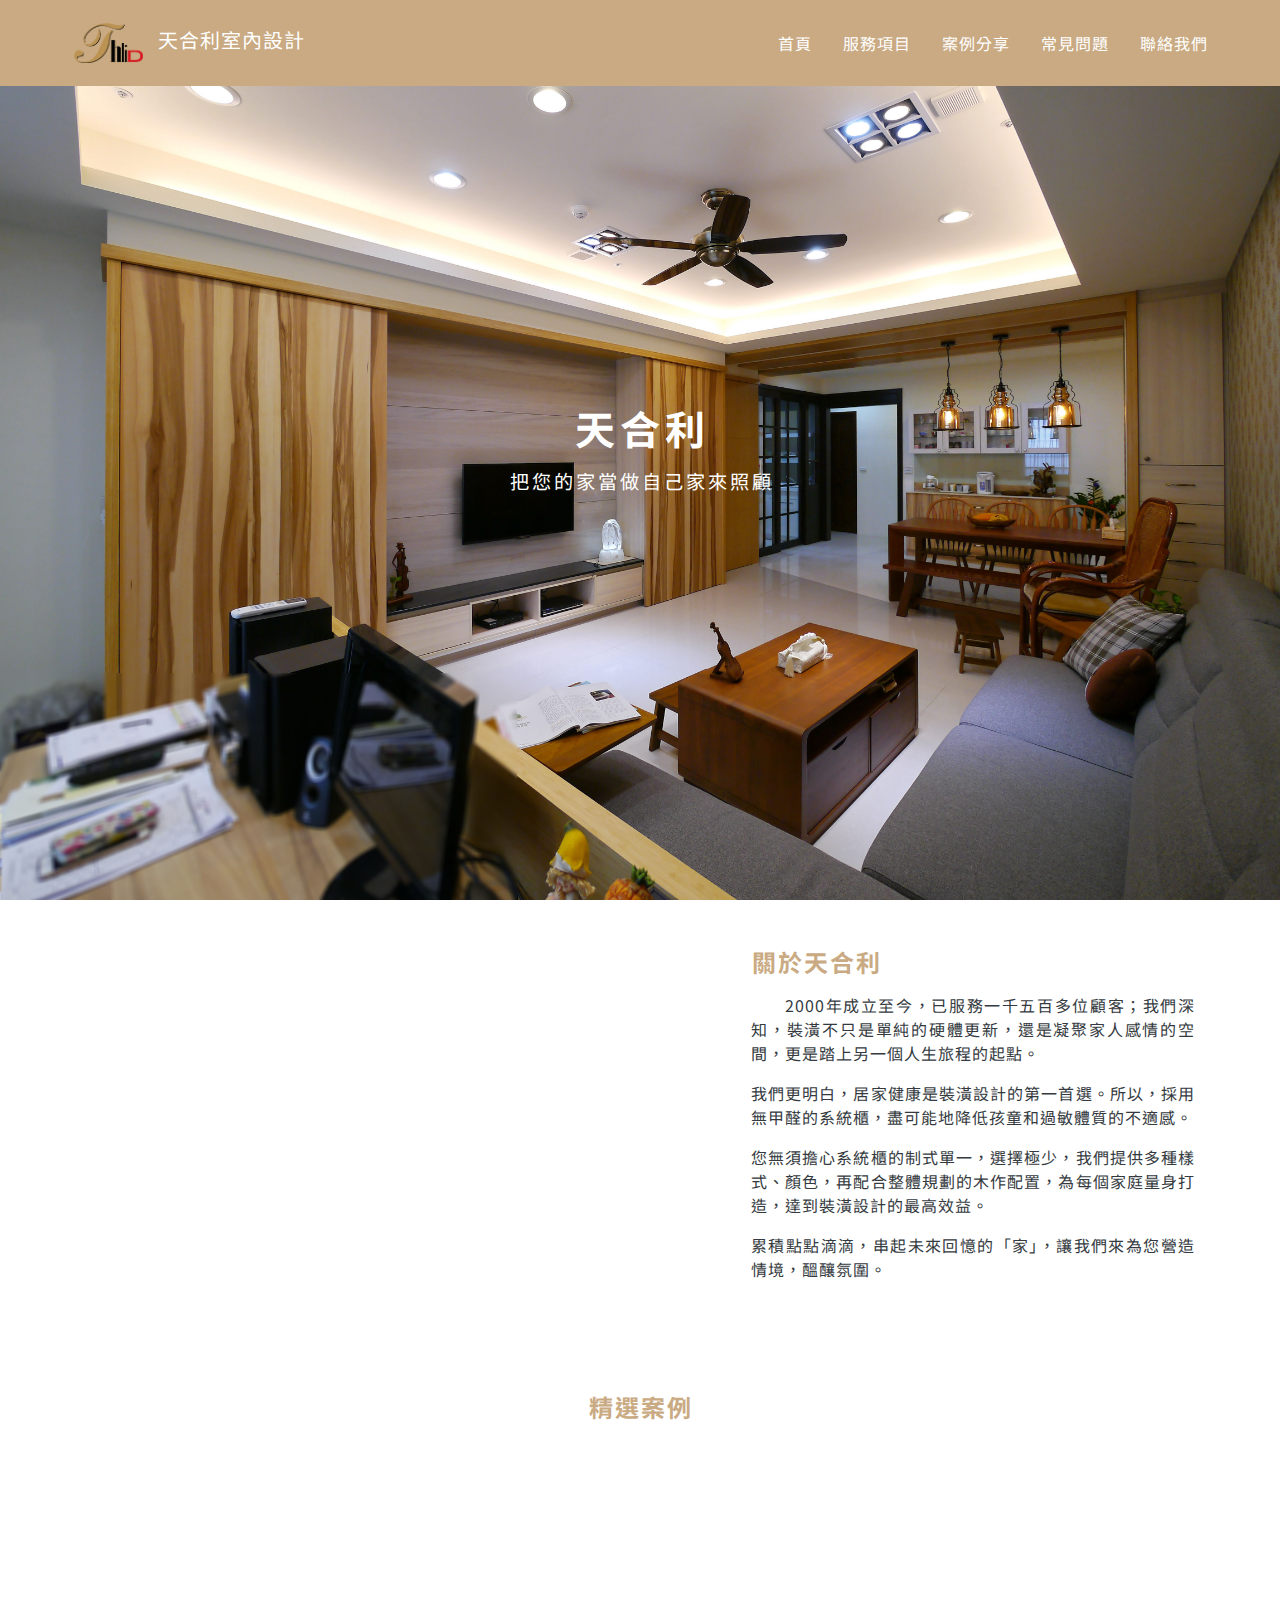
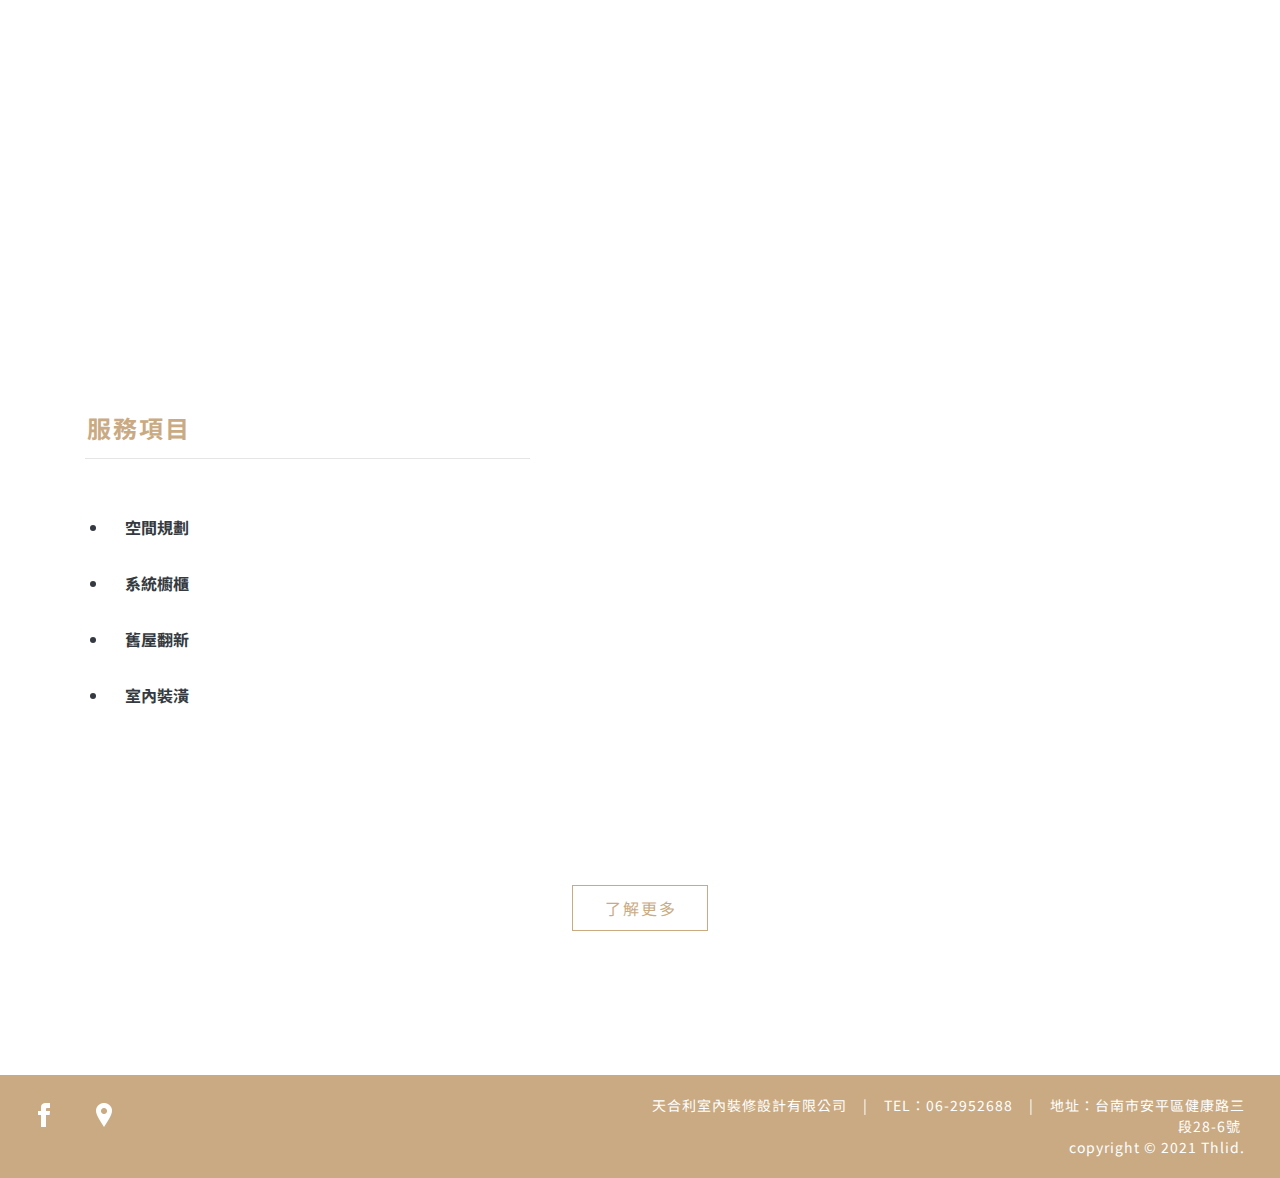
==== commit 111f62c4: "更新所有聯外檔案" ====
--- a/index.html
+++ b/index.html
@@ -6,8 +6,6 @@
     <meta http-equiv="X-UA-Compatible" content="IE=edge">
     <meta name="viewport" content="width=device-width, initial-scale=1.0">
     <title>Thlid 天合利室內裝修設計有限公司 | 室內設計 | 系統櫃 | 系統傢俱</title>
-    <!-- font awesome css -->
-    <link rel="stylesheet" type="text/css" href="css/font-awesome.css">
     <!-- google font -->
     <link rel="preconnect" href="https://fonts.googleapis.com">
     <link rel="preconnect" href="https://fonts.gstatic.com" crossorigin>
@@ -15,7 +13,7 @@
     <!-- bootstrap 4.6 -->
     <link rel="stylesheet" href="./css/bootstrap.css">
     <!-- animation -->
-    <link rel="stylesheet" href="https://unpkg.com/aos@next/dist/aos.css" />
+    <link rel="stylesheet" href="./css/aos.css"/>
     <!-- main css -->
     <link rel="stylesheet" href="./css/style.css">
 </head>
@@ -74,7 +72,7 @@
 
     <!-- scrollTop -->
     <button type="button" class="top-btn" id="top">
-        <svg xmlns="http://www.w3.org/2000/svg" width="45" height="45" viewBox="0 0 24 24"><path d="M12 0c-6.627 0-12 5.373-12 12s5.373 12 12 12 12-5.373 12-12-5.373-12-12-12zm0 7.58l5.995 5.988-1.416 1.414-4.579-4.574-4.59 4.574-1.416-1.414 6.006-5.988z"/></svg>
+        <img src="./image/icon-top.png" alt="">
     </button>
 
 
@@ -193,19 +191,11 @@
                 <div class="col-md-6 my-2">
                     <!-- fb icon -->
                     <a href="https://www.facebook.com/thlid945/" target="_blank" class="px-3 f-icon">
-                        <svg xmlns="http://www.w3.org/2000/svg" width="24" height="24"
-                            viewBox="0 0 24 24">
-                            <path
-                                d="M9 8h-3v4h3v12h5v-12h3.642l.358-4h-4v-1.667c0-.955.192-1.333 1.115-1.333h2.885v-5h-3.808c-3.596 0-5.192 1.583-5.192 4.615v3.385z" />
-                        </svg>
+                        <img src="./image/f-icon-fb.png" alt="facebook">
                     </a>
                     <!-- map icon -->
                     <a href="https://goo.gl/maps/qykfL1fgAqohoi7h8" target="_blank" class="px-3 f-icon">
-                        <svg xmlns="http://w
-                        ww.w3.org/2000/svg" width="24" height="24" viewBox="0 0 24 24">
-                            <path
-                                d="M12 0c-4.198 0-8 3.403-8 7.602 0 4.198 3.469 9.21 8 16.398 4.531-7.188 8-12.2 8-16.398 0-4.199-3.801-7.602-8-7.602zm0 11c-1.657 0-3-1.343-3-3s1.343-3 3-3 3 1.343 3 3-1.343 3-3 3z" />
-                        </svg>
+                        <img src="./image/f-icon-map.png" alt="google map">
                     </a>
                 </div>
                 <div class="col-md-6 ml-auto text-md-right">
@@ -227,12 +217,12 @@
 
 
     <!-- animation -->
-    <script src="https://unpkg.com/aos@next/dist/aos.js"></script>
+    <script src="./js/aos.js"></script>
     <script>
       AOS.init();
     </script>
     <!-- jquery -->
-    <script src="https://ajax.googleapis.com/ajax/libs/jquery/3.6.0/jquery.min.js"></script>
+    <script src="./js/jquery-3.4.1.js"></script>
     <!-- bootstrap 4.6 -->
     <script src="./js/bootstrap.bundle.js"></script>
     <!-- main -->
--- a/css/style.css
+++ b/css/style.css
@@ -99,7 +99,6 @@
 }
 
 .top-btn {
-  fill: #c9aa82;
   position: fixed;
   right: 3rem;
   bottom: 6rem;
@@ -121,7 +120,7 @@
 }
 
 .top-btn:hover {
-  fill-opacity: 0.8;
+  opacity: 0.8;
 }
 
 #about_content {
@@ -177,12 +176,8 @@
   text-decoration: none;
 }
 
-#footer .f-icon:hover svg {
-  fill-opacity: 0.8;
-}
-
-#footer .f-icon svg {
-  fill: #fff;
+#footer .f-icon:hover img {
+  opacity: 0.8;
 }
 
 .h-title {
@@ -376,10 +371,7 @@
   }
 }
 
-#service_process .s-p-line li .s-p-icon svg {
-  fill: #fff;
-  width: 70px;
-  height: 70px;
+#service_process .s-p-line li .s-p-icon img {
   max-width: 100%;
   height: auto;
   display: block;
@@ -391,7 +383,7 @@
 }
 
 @media screen and (max-width: 767px) {
-  #service_process .s-p-line li .s-p-icon svg {
+  #service_process .s-p-line li .s-p-icon img {
     width: 40px;
     height: 40px;
   }
@@ -457,13 +449,18 @@
   padding: 15px;
   -webkit-transition: 0.5s;
   transition: 0.5s;
-  -ms-flex-preferred-size: 20%;
-      flex-basis: 20%;
   letter-spacing: 2px;
 }
 
 .filters .pf-btn:hover {
   color: #333;
+}
+
+@media screen and (max-width: 767px) {
+  .filters .pf-btn {
+    -ms-flex-preferred-size: 20%;
+        flex-basis: 20%;
+  }
 }
 
 .filters .pf-active {
@@ -476,8 +473,13 @@
   color: #333;
   -webkit-box-sizing: border-box;
           box-sizing: border-box;
-  -ms-flex-preferred-size: 20%;
-      flex-basis: 20%;
+}
+
+@media screen and (max-width: 767px) {
+  .filters .pf-active {
+    -ms-flex-preferred-size: 20%;
+        flex-basis: 20%;
+  }
 }
 
 .p-f-item {
@@ -607,28 +609,21 @@
   z-index: 2;
   right: 2rem;
   bottom: 1.5rem;
-  width: 32px;
-  height: 32px;
+  width: 40px;
+  height: 30px;
   display: block;
   -webkit-transform: translate(-50%, -50%);
           transform: translate(-50%, -50%);
 }
 
-.pj-vr .pj-vr-img a svg {
-  -webkit-filter: drop-shadow(0px 0px 5px #c9ab82);
-          filter: drop-shadow(0px 0px 5px #c9ab82);
-}
-
-.pj-vr .pj-vr-img a .fa-vr-cardboard {
-  width: 50px;
-  height: 50px;
-  color: #fff;
-  -webkit-transition: 0.5s;
-  transition: 0.5s;
-}
-
-.pj-vr .pj-vr-img a .fa-vr-cardboard:hover {
-  color: rgba(255, 255, 255, 0.8);
+.pj-vr .pj-vr-img a img {
+  width: 100%;
+  height: 100%;
+}
+
+.pj-vr .pj-vr-img a img:hover {
+  -webkit-transform: scale(1.05);
+          transform: scale(1.05);
 }
 
 .pj-subtitle hr {
@@ -678,14 +673,14 @@
   bottom: 1rem;
 }
 
-.card-columns .card .card-info .pj-shareBtn svg {
-  fill: #fff;
+.card-columns .card .card-info .pj-shareBtn img {
+  opacity: 1;
   -webkit-transition: 0.5s;
   transition: 0.5s;
 }
 
-.card-columns .card .card-info .pj-shareBtn svg:hover {
-  fill: rgba(255, 255, 255, 0.8);
+.card-columns .card .card-info .pj-shareBtn img:hover {
+  opacity: 0.8;
 }
 
 .card-columns .card .card-info .pj-s-btn {
@@ -694,15 +689,15 @@
   display: none;
 }
 
-.card-columns .card .card-info .pj-s-btn svg {
-  fill: #fff;
+.card-columns .card .card-info .pj-s-btn img {
+  opacity: 1;
   margin: 5px 0;
   -webkit-transition: 0.5s;
   transition: 0.5s;
 }
 
-.card-columns .card .card-info .pj-s-btn svg:hover {
-  fill: rgba(255, 255, 255, 0.8);
+.card-columns .card .card-info .pj-s-btn img:hover {
+  opacity: 0.8;
 }
 
 .qa-banner {
@@ -764,6 +759,12 @@
   font-weight: 500;
 }
 
+@media screen and (max-width: 767px) {
+  #qa_area .panel .panel-body {
+    width: 90%;
+  }
+}
+
 #qa_area .panel .panel-body p {
   margin-bottom: 0;
 }
@@ -801,10 +802,6 @@
   margin-right: 15px;
 }
 
-.contact-info-list .contact-info-icon svg {
-  fill: #c9aa82;
-}
-
 .contact-info-list .contact-info-text {
   display: inline-block;
   letter-spacing: 1.5px;
@@ -817,6 +814,10 @@
   color: #555;
 }
 
+.contact-info-list .contact-info-text p {
+  margin-left: 15px;
+}
+
 form label {
   letter-spacing: 2px;
   color: #333;
